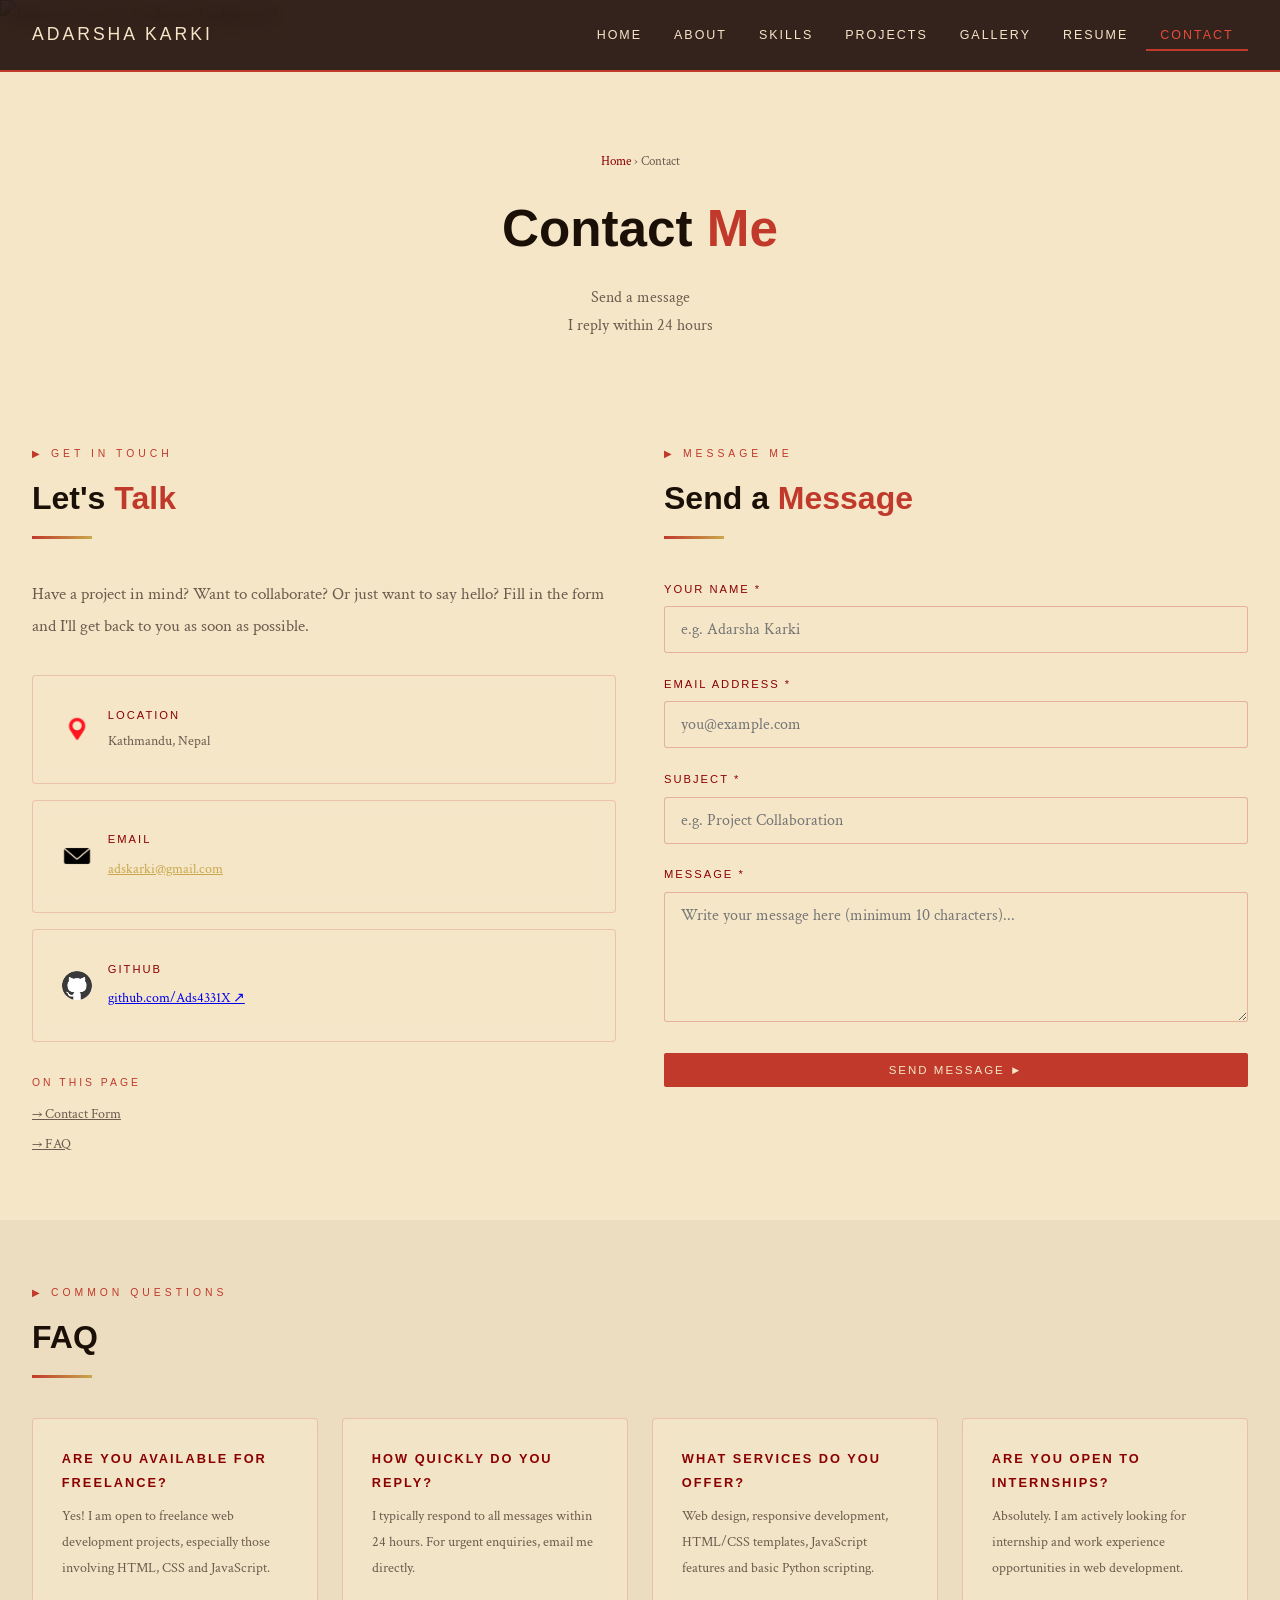
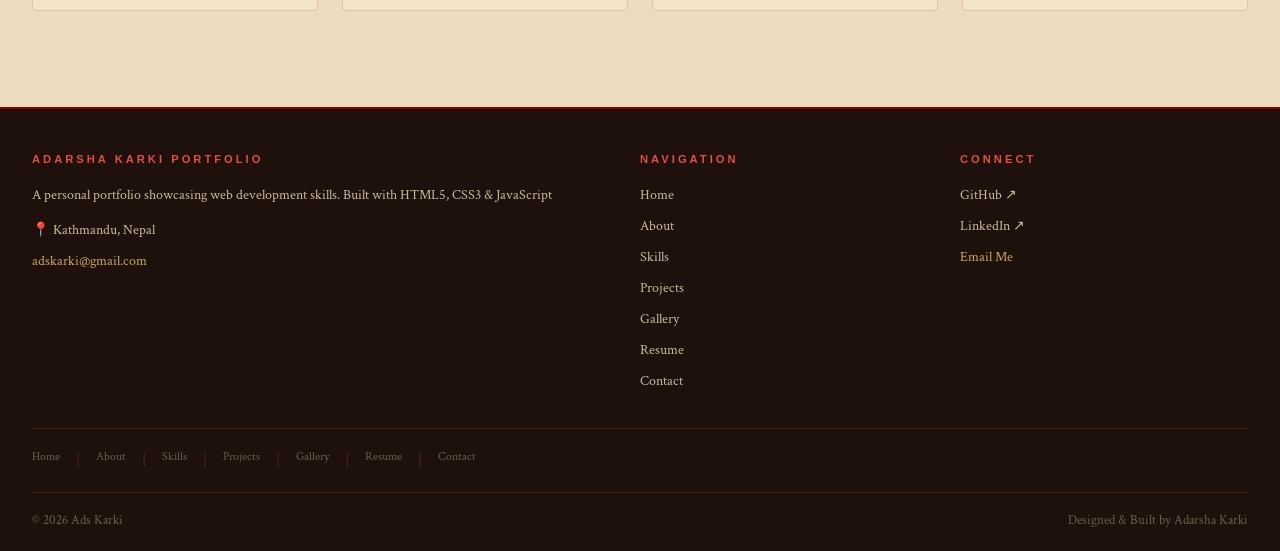
==== contact.html @ 9ba4c3ed "completed contact page with form validation" ====
<!doctype html>
<html lang="en">
  <head>
    <meta charset="UTF-8" />
    <meta name="viewport" content="width=device-width, initial-scale=1.0" />
    <title>Adarsha Karki | Contact</title>
    <link
      href="https://fonts.cdnfonts.com/css/electroharmonix"
      rel="stylesheet"
    />
    <link
      href="https://fonts.googleapis.com/css2?family=Crimson+Text:ital,wght@0,400;0,600;1,400&display=swap"
      rel="stylesheet"
    />
    <link rel="stylesheet" href="css/style.css" />
  </head>
  <body>
    <img
      src="images/image.png"
      class="bg-image"
      alt="Japanese samurai landscape background"
    />

    <div id="header-placeholder"></div>
    <div class="page-bg">
      <main>
        <div class="page-hero">
          <div class="page-wrap">
            <div class="breadcrumb">
              <a href="index.html">Home</a> &rsaquo; Contact
            </div>
            <h1>Contact <span>Me</span></h1>
            <p>Send a message <br />I reply within 24 hours</p>
          </div>
        </div>

        <section class="section">
          <div class="page-wrap">
            <div class="grid-2" style="gap: 3rem; align-items: start">
              <!-- CONTACT INFO -->
              <div>
                <span class="sec-label">&#9654; Get In Touch</span>
                <h2 class="sec-title">Let's <span>Talk</span></h2>
                <div class="sec-line"></div>
                <p
                  style="
                    color: var(--muted);
                    margin-bottom: 2rem;
                    line-height: 1.9;
                  "
                >
                  Have a project in mind? Want to collaborate? Or just want to
                  say hello? Fill in the form and I'll get back to you as soon
                  as possible.
                </p>

                <div class="card" style="margin-bottom: 1rem">
                  <div style="display: flex; align-items: center; gap: 1rem">
                    <img
                      src="./images/logos/location.png"
                      alt="address-pin-logo"
                      style="border-radius: 0%; max-width: 30px"
                    />
                    <div>
                      <div
                        style="
                          font-family: &quot;Electroharmonix&quot;, sans-serif;
                          font-size: 0.7rem;
                          letter-spacing: 2px;
                          color: var(--red-dark);
                          margin-bottom: 0.2rem;
                        "
                      >
                        LOCATION
                      </div>
                      <div style="color: var(--muted); font-size: 0.9rem">
                        Kathmandu, Nepal
                      </div>
                    </div>
                  </div>
                </div>

                <div class="card" style="margin-bottom: 1rem">
                  <div style="display: flex; align-items: center; gap: 1rem">
                    <img
                      src="images//logos/email.png"
                      alt="Email-logo"
                      style="border-radius: 0%; max-width: 30px"
                    />
                    <div>
                      <div
                        style="
                          font-family: &quot;Electroharmonix&quot;, sans-serif;
                          font-size: 0.7rem;
                          letter-spacing: 2px;
                          color: var(--red-dark);
                          margin-bottom: 0.2rem;
                        "
                      >
                        EMAIL
                      </div>
                      <a
                        href="mailto:adskarki@gmail.com"
                        class="footer-email"
                        style="font-size: 0.9rem"
                        >adskarki@gmail.com</a
                      >
                    </div>
                  </div>
                </div>

                <div class="card" style="margin-bottom: 2rem">
                  <div style="display: flex; align-items: center; gap: 1rem">
                    <img
                      src="./images//logos/github.png"
                      style="border-radius: 100%; max-width: 30px"
                      alt="Github-logo"
                    />
                    <div>
                      <div
                        style="
                          font-family: &quot;Electroharmonix&quot;, sans-serif;
                          font-size: 0.7rem;
                          letter-spacing: 2px;
                          color: var(--red-dark);
                          margin-bottom: 0.2rem;
                        "
                      >
                        GITHUB
                      </div>
                      <a
                        href="https://github.com/Ads4331X"
                        target="_blank"
                        class="ext-link"
                        style="font-size: 0.9rem"
                        >github.com/Ads4331X &#8599;</a
                      >
                    </div>
                  </div>
                </div>

                <!-- Local navigation within contact section -->
                <nav
                  aria-label="Contact section navigation"
                  style="margin-top: 1rem"
                >
                  <div
                    style="
                      font-family: &quot;Electroharmonix&quot;, sans-serif;
                      font-size: 0.65rem;
                      letter-spacing: 3px;
                      color: var(--red);
                      margin-bottom: 0.6rem;
                      text-transform: uppercase;
                    "
                  >
                    On This Page
                  </div>
                  <div
                    style="display: flex; flex-direction: column; gap: 0.3rem"
                  >
                    <a
                      href="#contact-form"
                      style="font-size: 0.85rem; color: var(--muted)"
                      >&#8594; Contact Form</a
                    >
                    <a
                      href="#faq"
                      style="font-size: 0.85rem; color: var(--muted)"
                      >&#8594; FAQ</a
                    >
                  </div>
                </nav>
              </div>

              <!-- CONTACT FORM (req #8 #9) -->
              <div id="contact-form-wrap">
                <span class="sec-label">&#9654; Message Me</span>
                <h2 class="sec-title">Send a <span>Message</span></h2>
                <div class="sec-line"></div>

                <form id="contact-form" novalidate>
                  <div class="form-group">
                    <label for="name">Your Name *</label>
                    <input
                      type="text"
                      id="name"
                      name="name"
                      placeholder="e.g. Adarsha Karki"
                      autocomplete="name"
                    />
                    <span class="err" id="name-err"></span>
                  </div>

                  <div class="form-group">
                    <label for="email">Email Address *</label>
                    <input
                      type="email"
                      id="email"
                      name="email"
                      placeholder="you@example.com"
                      autocomplete="email"
                    />
                    <span class="err" id="email-err"></span>
                  </div>

                  <div class="form-group">
                    <label for="subject">Subject *</label>
                    <input
                      type="text"
                      id="subject"
                      name="subject"
                      placeholder="e.g. Project Collaboration"
                    />
                    <span class="err" id="subject-err"></span>
                  </div>

                  <div class="form-group">
                    <label for="message">Message *</label>
                    <textarea
                      id="message"
                      name="message"
                      placeholder="Write your message here (minimum 10 characters)..."
                    ></textarea>
                    <span class="err" id="message-err"></span>
                  </div>

                  <button type="submit" class="btn btn-red" style="width: 100%">
                    SEND MESSAGE &#9658;
                  </button>
                </form>

                <div id="form-success">
                  &#9733; MESSAGE SENT — Thank you, Warrior! I will reply soon.
                  &#9733;
                </div>
              </div>
            </div>
          </div>
        </section>

        <!-- FAQ with local nav anchor -->
        <section class="section section-alt" id="faq">
          <div class="page-wrap">
            <span class="sec-label">&#9654; Common Questions</span>
            <h2 class="sec-title">FAQ</h2>
            <div class="sec-line"></div>
            <div class="grid-2">
              <div class="card">
                <h3
                  style="
                    font-family: &quot;Electroharmonix&quot;, sans-serif;
                    font-size: 0.8rem;
                    letter-spacing: 2px;
                    color: var(--red-dark);
                    margin-bottom: 0.6rem;
                  "
                >
                  ARE YOU AVAILABLE FOR FREELANCE?
                </h3>
                <p style="color: var(--muted); font-size: 0.9rem">
                  Yes! I am open to freelance web development projects,
                  especially those involving HTML, CSS and JavaScript.
                </p>
              </div>
              <div class="card">
                <h3
                  style="
                    font-family: &quot;Electroharmonix&quot;, sans-serif;
                    font-size: 0.8rem;
                    letter-spacing: 2px;
                    color: var(--red-dark);
                    margin-bottom: 0.6rem;
                  "
                >
                  HOW QUICKLY DO YOU REPLY?
                </h3>
                <p style="color: var(--muted); font-size: 0.9rem">
                  I typically respond to all messages within 24 hours. For
                  urgent enquiries, email me directly.
                </p>
              </div>
              <div class="card">
                <h3
                  style="
                    font-family: &quot;Electroharmonix&quot;, sans-serif;
                    font-size: 0.8rem;
                    letter-spacing: 2px;
                    color: var(--red-dark);
                    margin-bottom: 0.6rem;
                  "
                >
                  WHAT SERVICES DO YOU OFFER?
                </h3>
                <p style="color: var(--muted); font-size: 0.9rem">
                  Web design, responsive development, HTML/CSS templates,
                  JavaScript features and basic Python scripting.
                </p>
              </div>
              <div class="card">
                <h3
                  style="
                    font-family: &quot;Electroharmonix&quot;, sans-serif;
                    font-size: 0.8rem;
                    letter-spacing: 2px;
                    color: var(--red-dark);
                    margin-bottom: 0.6rem;
                  "
                >
                  ARE YOU OPEN TO INTERNSHIPS?
                </h3>
                <p style="color: var(--muted); font-size: 0.9rem">
                  Absolutely. I am actively looking for internship and work
                  experience opportunities in web development.
                </p>
              </div>
            </div>
          </div>
        </section>
      </main>
    </div>

    <div id="footer-placeholder"></div>

    <script src="js/main.js"></script>
  </body>
</html>
---- css/style.css ----
@import url("https://fonts.cdnfonts.com/css/electroharmonix");
@import url("https://fonts.googleapis.com/css2?family=Cinzel:wght@400;600;700&family=Crimson+Text:ital,wght@0,400;0,600;1,400&display=swap");

/* variables */
:root {
  --red: #c0392b;
  --red-dark: #8b0000;
  --red-light: #e74c3c;
  --cream: #f5e6c8;
  --parchment: #ede0c4;
  --ink: #1a1008;
  --charcoal: #2c1810;
  --navy: #1a1f3a;
  --gold: #c9a84c;
  --muted: #6b5c4e;
  --max-width: 1280px;
  --nav-h: 72px;
}

*,
*::before,
*::after {
  margin: 0;
  padding: 0;
  box-sizing: border-box;
}

html {
  scroll-behavior: smooth;
}

body {
  background: var(--cream);
  color: var(--ink);
  font-family: "Crimson Text", Georgia, serif;
  font-size: 1.05rem;
  line-height: 1.8;
  min-height: 100vh;
  overflow-x: hidden;
}

.page-wrap {
  max-width: var(--max-width);
  margin: 0 auto;
  padding: 0 2rem;
}

/*  nav bar css */
.site-header {
  position: fixed;
  top: 0;
  left: 0;
  right: 0;
  height: var(--nav-h);
  z-index: 9999;
  background: rgba(26, 8, 4, 0.88);
  backdrop-filter: blur(10px);
  border-bottom: 2px solid var(--red);
}
.nav-inner {
  max-width: var(--max-width);
  margin: 0 auto;
  padding: 0 2rem;
  height: 100%;
  display: flex;
  align-items: center;
  justify-content: space-between;
}
.site-logo {
  font-family: "Electroharmonix", sans-serif;
  font-size: 1.1rem;
  color: var(--cream);
  text-decoration: none;
  letter-spacing: 3px;
}
.site-logo span {
  color: var(--red-light);
}

.nav-menu {
  display: flex;
  list-style: none;
  gap: 0.2rem;
}
.nav-menu a {
  font-family: "Electroharmonix", sans-serif;
  font-size: 0.78rem;
  letter-spacing: 2px;
  color: var(--cream);
  text-decoration: none;
  padding: 0.4rem 0.9rem;
  transition:
    color 0.25s,
    border-color 0.25s;
  border-bottom: 2px solid transparent;
  text-transform: uppercase;
}
.nav-menu a:hover {
  color: var(--red-light);
  border-color: var(--red-light);
}
.nav-menu a:visited {
  color: #d4a5a5;
}
.nav-menu a.active {
  color: var(--red-light);
  border-color: var(--red);
}

.hero {
  background-image: url(../images/samurai.png);
  background-position: center;
  background-attachment: fixed;
  background-size: cover;
  min-height: 100vh;
  display: flex;
  align-items: center;
  justify-content: center;
  padding-top: var(--nav-h);
  text-align: center;
  position: relative;
  overflow: hidden;
}
.slider-wrap {
  position: absolute;
  inset: 0;
}
.slide {
  position: absolute;
  inset: 0;
  display: flex;
  align-items: center;
  justify-content: center;
  opacity: 0;
  transition: opacity 1s ease;
  padding: 2rem;
}
.slide.active {
  opacity: 1;
}
.slide-content {
  position: relative;
  z-index: 2;
}

.hero-title {
  font-family: "Electroharmonix", sans-serif;
  font-size: clamp(2rem, 7vw, 5rem);
  color: var(--ink);
  text-shadow: 2px 2px 8px rgba(0, 0, 0, 0.4);
  line-height: 1.1;
  margin-bottom: 0.6rem;
}
.hero-title .red {
  color: var(--red);
}
.hero-sub {
  font-family: "Electroharmonix", sans-serif;
  font-size: clamp(0.9rem, 2.5vw, 1.3rem);
  color: var(--charcoal);
  letter-spacing: 3px;
  margin-bottom: 2rem;
}

/* typing animation (keep your existing effect) */
.typing {
  overflow: hidden;
  white-space: nowrap;
  border-right: 3px solid var(--ink);
  width: 0;
  animation:
    typing 3s steps(20) forwards,
    blink 0.7s step-end 3,
    hideCursor 0s forwards 3s;
  display: inline-block;
}
.typing-2 {
  overflow: hidden;
  white-space: nowrap;
  border-right: 3px solid transparent;
  width: 0;
  display: inline-block;
  animation:
    typing 3s steps(20) forwards 3s,
    showCursor 0s forwards 3s,
    blink 0.7s step-end 3 3s,
    hideCursor 0s forwards 6s;
}
@keyframes typing {
  from {
    width: 0;
  }
  to {
    width: 100%;
  }
}
@keyframes blink {
  50% {
    border-color: transparent;
  }
}
@keyframes showCursor {
  to {
    border-color: var(--ink);
  }
}
@keyframes hideCursor {
  to {
    border-color: transparent;
  }
}

.slider-controls {
  position: absolute;
  bottom: 2rem;
  left: 50%;
  transform: translateX(-50%);
  display: flex;
  align-items: center;
  gap: 0.8rem;
  z-index: 10;
}
.s-dot {
  width: 10px;
  height: 10px;
  border-radius: 50%;
  background: rgba(26, 8, 4, 0.35);
  border: none;
  cursor: pointer;
  transition: all 0.3s;
}
.s-dot.active {
  background: var(--red);
  transform: scale(1.4);
}
.s-btn {
  background: rgba(192, 57, 43, 0.25);
  border: 1px solid var(--red-dark);
  color: var(--ink);
  width: 34px;
  height: 34px;
  border-radius: 50%;
  cursor: pointer;
  font-size: 1rem;
  display: flex;
  align-items: center;
  justify-content: center;
  transition: background 0.25s;
}
.s-btn:hover {
  background: rgba(192, 57, 43, 0.55);
}

/* buttons */
.btn {
  display: inline-block;
  padding: 0.7rem 2rem;
  font-family: "Electroharmonix", sans-serif;
  font-size: 0.72rem;
  letter-spacing: 2px;
  text-decoration: none;
  cursor: pointer;
  border-radius: 2px;
  transition: all 0.3s;
  border: none;
  text-transform: uppercase;
}
.btn-red {
  background: var(--red);
  color: var(--cream);
}
.btn-red:hover {
  background: var(--red-dark);
  transform: translateY(-2px);
}
.btn-outline {
  background: transparent;
  color: var(--red);
  border: 1.5px solid var(--red);
}
.btn-outline:hover {
  background: var(--red);
  color: var(--cream);
  transform: translateY(-2px);
}

.section {
  padding: 4rem 0;
}
.section-alt {
  background: rgba(26, 8, 4, 0.04);
}

.sec-label {
  font-family: "Electroharmonix", sans-serif;
  font-size: 0.65rem;
  letter-spacing: 4px;
  color: var(--red);
  text-transform: uppercase;
  display: block;
  margin-bottom: 0.4rem;
}
.sec-title {
  font-family: "Electroharmonix", sans-serif;
  font-size: clamp(1.3rem, 3vw, 2rem);
  color: var(--ink);
  margin-bottom: 0.5rem;
}
.sec-title span {
  color: var(--red);
}
.sec-line {
  width: 60px;
  height: 3px;
  background: linear-gradient(90deg, var(--red), var(--gold));
  margin-bottom: 2.5rem;
}

/* grid layouts */
.grid-2 {
  display: grid;
  grid-template-columns: repeat(auto-fit, minmax(280px, 1fr));
  gap: 1.5rem;
}
.grid-3 {
  display: grid;
  grid-template-columns: repeat(auto-fit, minmax(240px, 1fr));
  gap: 1.5rem;
}
.grid-4 {
  display: grid;
  grid-template-columns: repeat(auto-fit, minmax(200px, 1fr));
  gap: 1.2rem;
}

/* status grid */
.stats-grid {
  display: grid;
  grid-template-columns: repeat(4, 1fr);
  gap: 1rem;
  margin-top: 3rem;
}
.stat-box {
  text-align: center;
  padding: 1.5rem 1rem;
  background: rgba(245, 230, 200, 0.75);
  border: 1px solid rgba(192, 57, 43, 0.2);
  border-radius: 4px;
}
.stat-num {
  font-family: sans-serif;
  font-size: 2rem;
  color: var(--red);
  display: block;
  margin-bottom: 0.3rem;
}
.stat-lbl {
  font-size: 0.82rem;
  color: var(--muted);
}

/* cards */
.card {
  background: rgba(245, 230, 200, 0.75);
  border: 1px solid rgba(192, 57, 43, 0.2);
  border-radius: 4px;
  padding: 1.8rem;
  backdrop-filter: blur(6px);
  transition:
    border-color 0.3s,
    transform 0.3s,
    box-shadow 0.3s;
}
.card:hover {
  border-color: var(--red);
  transform: translateY(-4px);
  box-shadow: 0 8px 24px rgba(192, 57, 43, 0.15);
}

/* footer */
.site-footer {
  background: rgba(20, 6, 2, 0.95);
  border-top: 2px solid var(--red-dark);
  padding: 2.5rem 0 1.2rem;
  position: relative;
  z-index: 10;
}
.footer-grid {
  display: grid;
  grid-template-columns: 2fr 1fr 1fr;
  gap: 2rem;
  margin-bottom: 1.8rem;
}
.footer-col h4 {
  font-family: "Electroharmonix", sans-serif;
  font-size: 0.7rem;
  letter-spacing: 3px;
  color: var(--red-light);
  text-transform: uppercase;
  margin-bottom: 0.9rem;
}
.footer-col p,
.footer-col a {
  font-size: 0.88rem;
  color: #c9b99a;
  text-decoration: none;
  display: block;
  margin-bottom: 0.35rem;
  transition: color 0.2s;
}
.footer-col a:hover {
  color: var(--red-light);
}
.footer-col a:visited {
  color: #a07878;
}
.footer-email {
  color: var(--gold) !important;
}

/* secondary text-only nav in footer  */
.footer-sec-nav {
  display: flex;
  flex-wrap: wrap;
  gap: 0.5rem 1rem;
  padding: 1rem 0;
  border-top: 1px solid rgba(192, 57, 43, 0.25);
  border-bottom: 1px solid rgba(192, 57, 43, 0.25);
  margin-bottom: 1rem;
}
.footer-sec-nav a {
  font-size: 0.78rem;
  color: var(--muted);
  text-decoration: none;
  transition: color 0.2s;
}
.footer-sec-nav a:hover {
  color: var(--red-light);
}
.footer-sec-nav a:visited {
  color: #8a6060;
}
.footer-sec-nav span {
  color: rgba(192, 57, 43, 0.35);
}

.footer-bottom {
  display: flex;
  justify-content: space-between;
  align-items: center;
  flex-wrap: wrap;
  gap: 0.5rem;
}
.footer-bottom p {
  font-size: 0.8rem;
  color: var(--muted);
}

/* inner page hero */
.page-hero {
  padding: calc(var(--nav-h) + 3rem) 0 2.5rem;
  text-align: center;
}
.page-hero h1 {
  font-family: "Electroharmonix", sans-serif;
  font-size: clamp(1.8rem, 5vw, 3.2rem);
  color: var(--ink);
}
.page-hero h1 span {
  color: var(--red);
}
.page-hero p {
  color: var(--muted);
  font-size: 1rem;
  margin-top: 0.5rem;
}

/* breadcrumb */
.breadcrumb {
  font-size: 0.82rem;
  color: var(--muted);
  margin-bottom: 0.6rem;
}
.breadcrumb a {
  color: var(--red-dark);
  text-decoration: none;
}
.breadcrumb a:hover {
  color: var(--red-light);
}

.page-bg {
  background-image: url(../images/samurai.png);
  background-position: center;
  background-attachment: fixed;
  background-size: cover;
  min-height: 100vh;
  position: relative;
}

main > section:last-of-type {
  padding-bottom: 6rem;
}

/* skill bars */
.skill-label span:first-child {
  color: black;
  background-color: turquoise;
  border-radius: 50px;
  padding: 0 10px;
}
.skill-label span:last-child {
  color: var(--red-light);
}

.skill-row {
  margin-bottom: 1.1rem;
}
.skill-label {
  display: flex;
  justify-content: space-between;
  font-size: 0.88rem;
  margin-bottom: 0.35rem;
}

.skill-track {
  background: rgba(0, 0, 0, 0.1);
  border-radius: 99px;
  height: 7px;
  overflow: hidden;
}
.skill-fill {
  height: 100%;
  border-radius: 99px;
  background: linear-gradient(90deg, var(--red-dark), var(--red-light));
  width: 0;
  transition: width 1.2s ease;
}

/* table */
.table-wrap {
  overflow-x: auto;
}
.dojo-table {
  width: 100%;
  border-collapse: collapse;
  font-size: 0.92rem;
}
.dojo-table caption {
  font-family: "Electroharmonix", sans-serif;
  font-size: 0.75rem;
  letter-spacing: 3px;
  color: var(--red);
  text-transform: uppercase;
  padding: 0.6rem;
  text-align: left;
}
.dojo-table th {
  background: rgba(192, 57, 43, 0.15);
  color: var(--red-dark);
  font-family: "Electroharmonix", sans-serif;
  font-size: 0.7rem;
  letter-spacing: 2px;
  padding: 0.75rem 1rem;
  text-align: left;
  text-transform: uppercase;
  border-bottom: 2px solid var(--red-dark);
}
.dojo-table td {
  padding: 0.75rem 1rem;
  border-bottom: 1px solid rgba(192, 57, 43, 0.12);
  color: var(--charcoal);
}
.dojo-table tr:hover td {
  background: rgba(192, 57, 43, 0.06);
}
.dojo-table .merged-cell {
  background: rgba(192, 57, 43, 0.08);
  font-weight: 600;
  color: var(--red-dark);
  text-align: center;
  vertical-align: middle;
  font-family: "Electroharmonix", sans-serif;
  font-size: 0.75rem;
}
.badge {
  display: inline-block;
  padding: 2px 10px;
  border-radius: 99px;
  font-size: 0.75rem;
}
.badge-red {
  background: rgba(192, 57, 43, 0.15);
  color: var(--red-dark);
}
.badge-gold {
  background: rgba(201, 168, 76, 0.2);
  color: #7a6020;
}
.badge-navy {
  background: rgba(26, 31, 58, 0.12);
  color: var(--navy);
}

/* contact me form */
.form-group {
  margin-bottom: 1.3rem;
}
.form-group label {
  display: block;
  font-family: "Electroharmonix", sans-serif;
  font-size: 0.7rem;
  letter-spacing: 2px;
  color: var(--red-dark);
  margin-bottom: 0.45rem;
  text-transform: uppercase;
}
.form-group input,
.form-group textarea,
.form-group select {
  width: 100%;
  padding: 0.75rem 1rem;
  background: rgba(245, 230, 200, 0.6);
  border: 1.5px solid rgba(192, 57, 43, 0.3);
  border-radius: 3px;
  color: var(--ink);
  font-family: "Crimson Text", serif;
  font-size: 1rem;
  outline: none;
  transition: border-color 0.25s;
}
.form-group input:focus,
.form-group textarea:focus {
  border-color: var(--red);
  background: rgba(245, 230, 200, 0.9);
}
.form-group textarea {
  resize: vertical;
  min-height: 130px;
}
.err {
  color: var(--red);
  font-size: 0.8rem;
  margin-top: 0.3rem;
  display: block;
}
#form-success {
  display: none;
  padding: 1.2rem;
  background: rgba(192, 57, 43, 0.08);
  border: 1.5px solid var(--red);
  border-radius: 4px;
  color: var(--red-dark);
  text-align: center;
  margin-top: 1rem;
  font-family: "Electroharmonix", sans-serif;
  letter-spacing: 2px;
  font-size: 0.85rem;
}
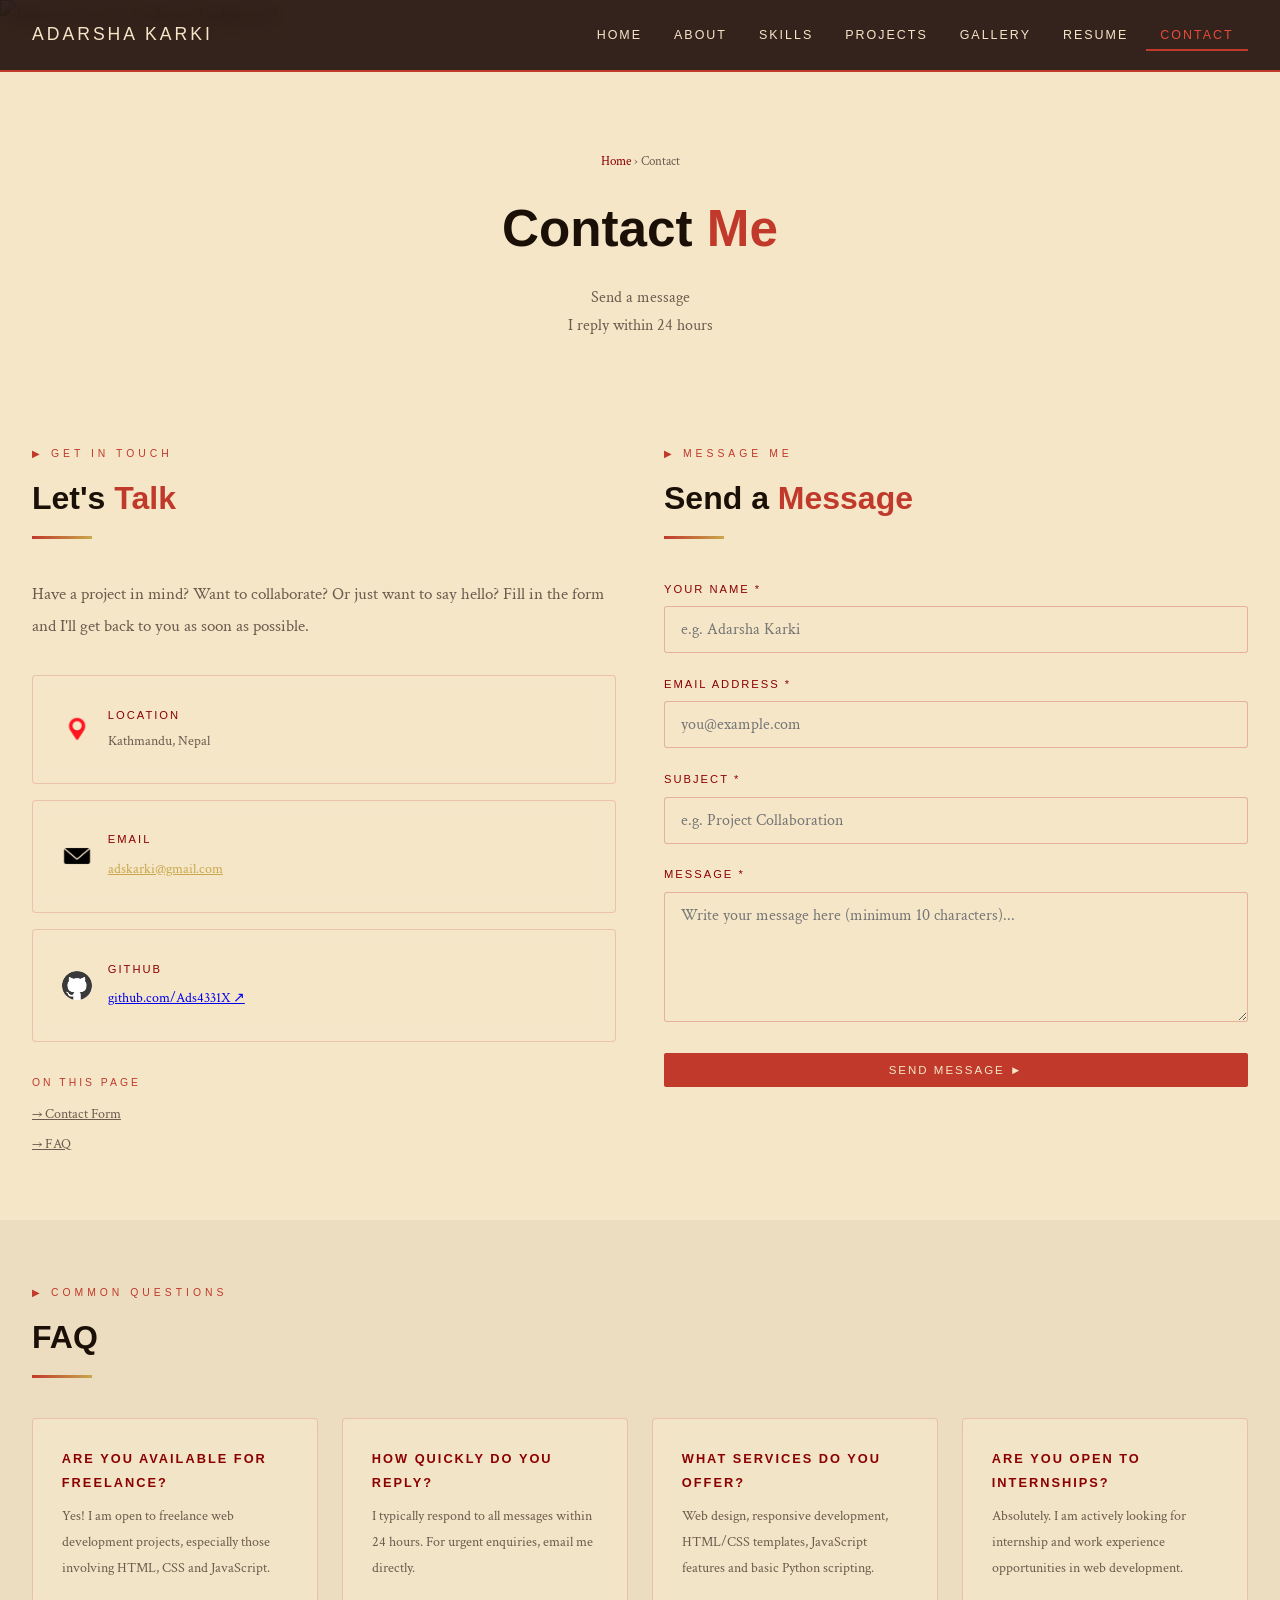
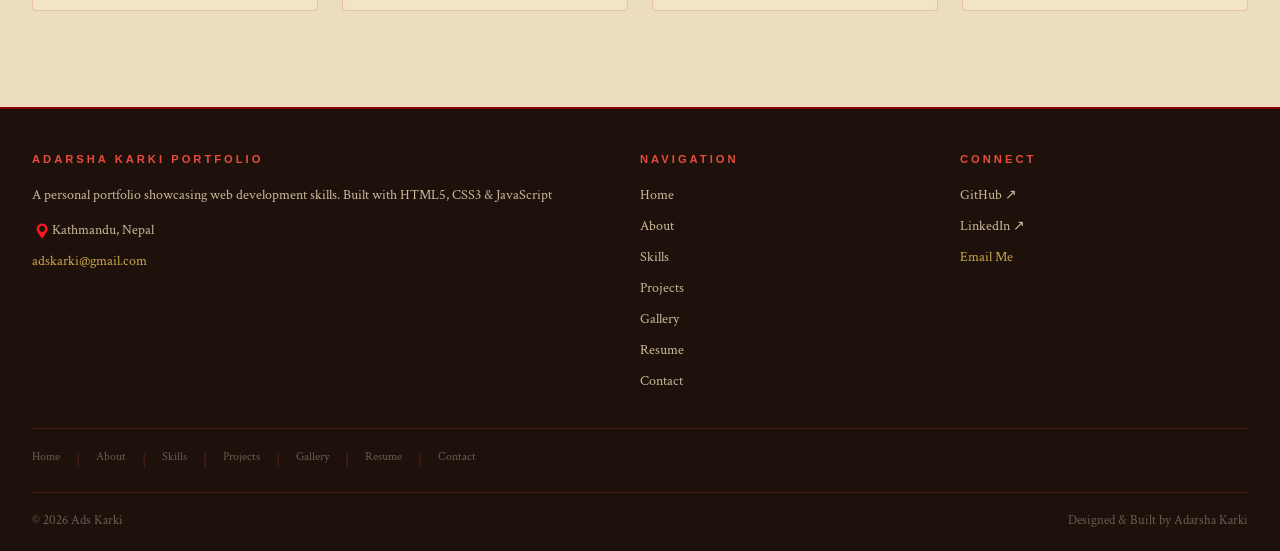
==== commit 00a4068a: "edited comments" ====
--- a/contact.html
+++ b/contact.html
@@ -173,7 +173,7 @@
                 </nav>
               </div>
 
-              <!-- CONTACT FORM (req #8 #9) -->
+              <!-- contact form -->
               <div id="contact-form-wrap">
                 <span class="sec-label">&#9654; Message Me</span>
                 <h2 class="sec-title">Send a <span>Message</span></h2>
